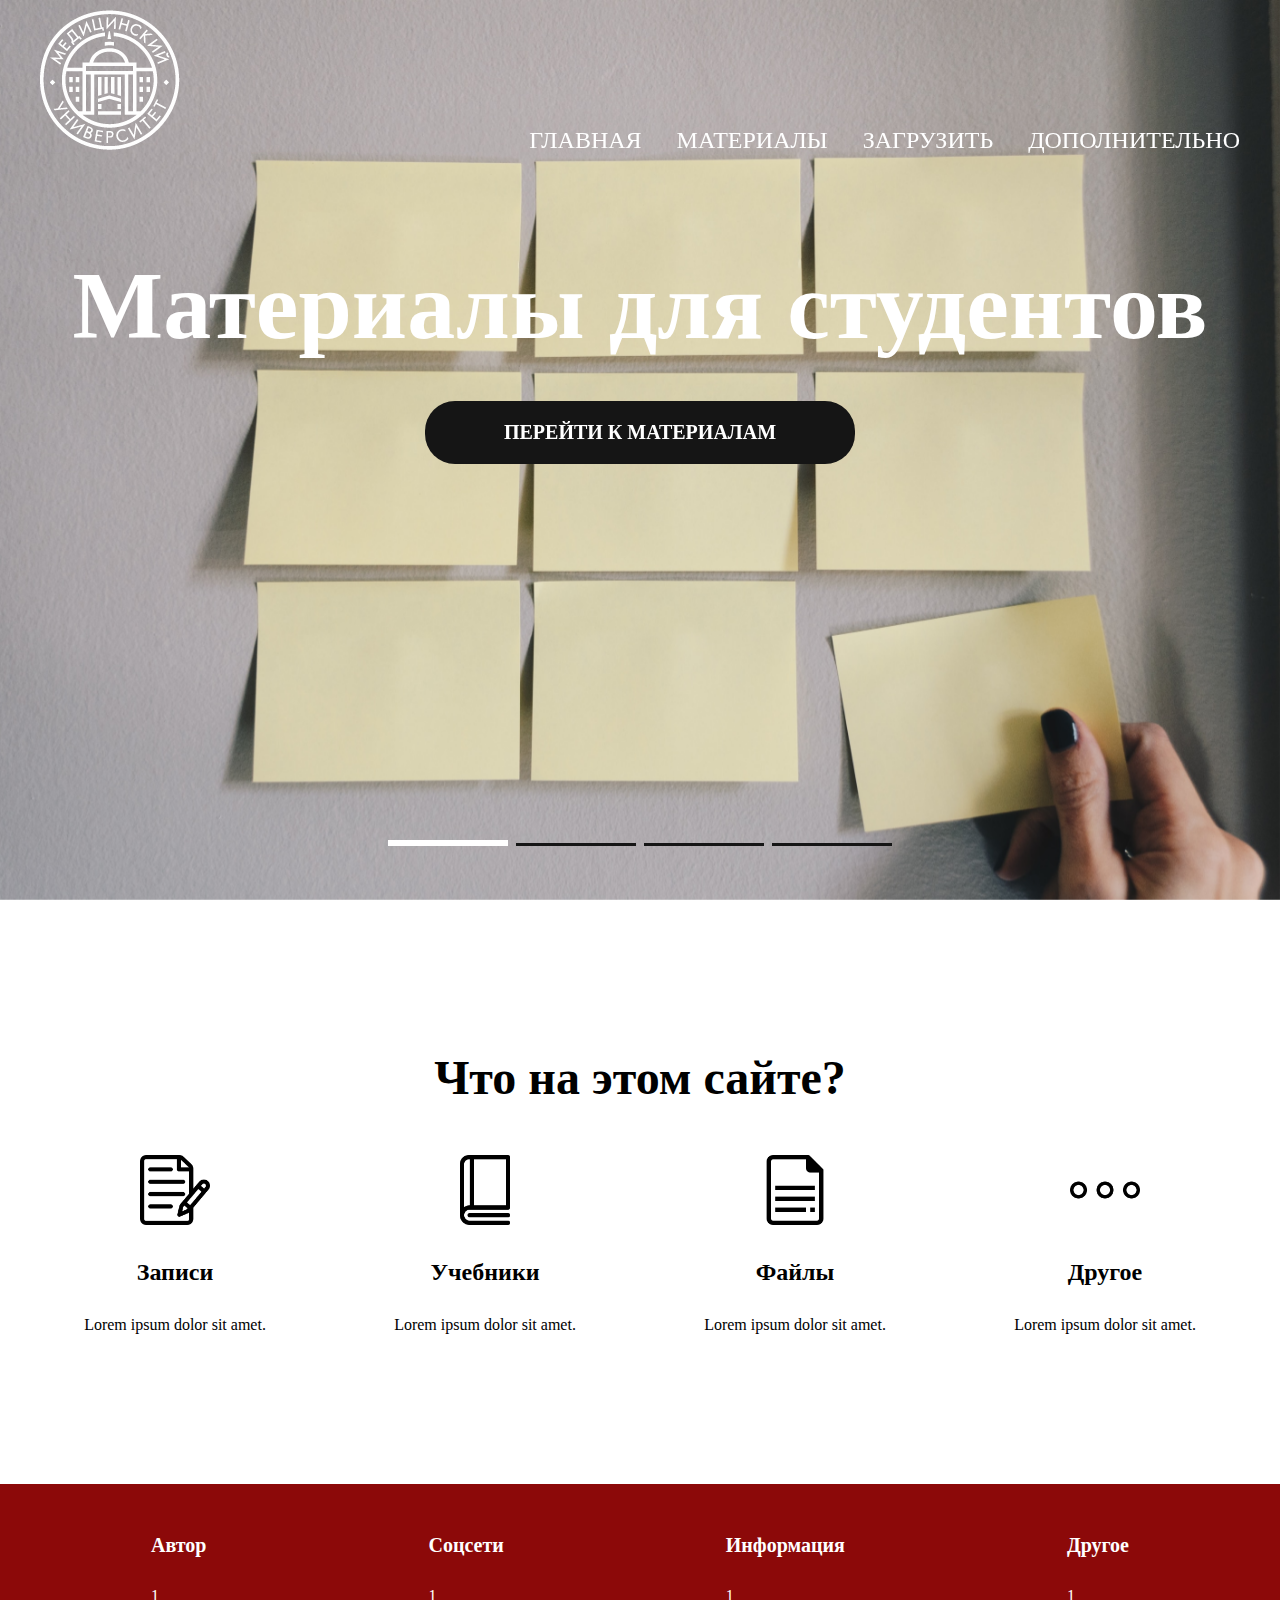
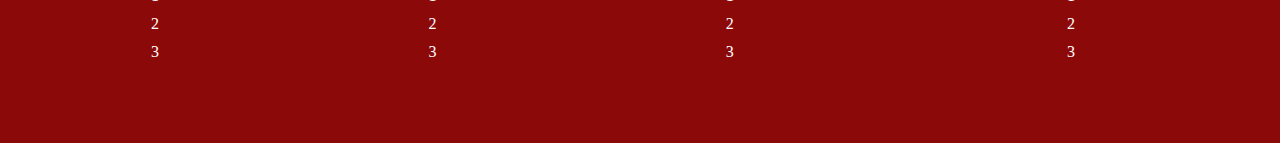
==== index.html @ eb1be0ea "commit2" ====
<!DOCTYPE html>
<html lang="en">

<head>
    <meta charset="UTF-8" />
    <meta name="viewport" content="width=device-width, initial-scale=1.0" />
    <link href="https://cdn.jsdelivr.net/npm/bootstrap@5.3.0/dist/css/bootstrap.min.css" rel="stylesheet"
        integrity="sha384-9ndCyUaIbzAi2FUVXJi0CjmCapSmO7SnpJef0486qhLnuZ2cdeRhO02iuK6FUUVM" crossorigin="anonymous" />
    <link href="https://fonts.googleapis.com/icon?family=Material+Icons" rel="stylesheet" />
    <link rel="preconnect" href="https://fonts.googleapis.com" />
    <link rel="preconnect" href="https://fonts.gstatic.com" crossorigin />
    <link href="https://fonts.googleapis.com/css2?family=Poppins:wght@300;400;500;600;700&display=swap"
        rel="stylesheet" />
    <link rel="stylesheet" href="https://cdn.jsdelivr.net/npm/swiper@10/swiper-bundle.min.css" />
    <link rel="stylesheet" href="css/style.css" />
    <title>MEDNOTES</title>
</head>

<body>
    <div class="wrapper">
        <!-- HEADER -->
        <header class="header header-main">
            <div class="container">
                <div class="header__inner">
                    <!-- LOGO -->
                    <a class="logo" href="index.html">
                        <img src="images/logo.png" alt="" />
                    </a>
                    <!-- NAVBAR -->
                    <nav class="menu">
                        <ul class="menu__list">
                            <li class="menu__list-item">
                                <a href="index.html" class="menu__list-link">Главная</a>
                            </li>
                            <li class="menu__list-item">
                                <a href="materials.html" class="menu__list-link">Материалы</a>
                            </li>
                            <li class="menu__list-item">
                                <a href="upload.html" class="menu__list-link">Загрузить</a>
                            </li>
                            <li class="menu__list-item">
                                <a href="other.html" class="menu__list-link">Дополнительно</a>
                            </li>
                        </ul>
                    </nav>
                </div>
            </div>
        </header>

        <!-- MAIN -->
        <main class="main">
            <section class="top">
                <div class="container">
                    <h1 class="title">Материалы для студентов</h1>
                    <a href="materials.html" class="top__link"> Перейти к материалам </a>
                </div>
            </section>
            <div class="slider">
                <div class="swiper">
                    <div class="swiper-wrapper">
                        <!-- Slides -->
                        <div class="swiper-slide" style="background-image: url(images/slide1.jpg);"></div>
                        <div class="swiper-slide" style="background-image: url(images/slide2.jpg);"></div>
                        <div class="swiper-slide" style="background-image: url(images/slide3.jpg);"></div>
                        <div class="swiper-slide" style="background-image: url(images/slide4.jpg);"></div>
                    </div>
                    <div class="swiper-pagination"></div>
                </div>
            </div>
            <section class="what-is">
                <div class="container">
                    <h2 class="section-title">Что на этом сайте?
                    </h2>
                    <ul class="what-is__list">
                        <li class="what-is__item">
                            <img class="what-is__item-img" src="images/what-is-1.png" alt="">
                            <h3 class="what-is__item-title">
                                Записи
                            </h3>
                            <p class="what-is__item-text">
                                Lorem ipsum dolor sit amet.
                            </p>
                        </li>
                        <li class="what-is__item">
                            <img class="what-is__item-img" src="images/what-is-2.png" alt="">
                            <h3 class="what-is__item-title">
                                Учебники
                            </h3>
                            <p class="what-is__item-text">
                                Lorem ipsum dolor sit amet.
                            </p>
                        </li>
                        <li class="what-is__item">
                            <img class="what-is__item-img" src="images/what-is-3.png" alt="">
                            <h3 class="what-is__item-title">
                                Файлы
                            </h3>
                            <p class="what-is__item-text">
                                Lorem ipsum dolor sit amet.
                            </p>
                        </li>
                        <li class="what-is__item">
                            <img class="what-is__item-img" src="images/what-is-4.png" alt="">
                            <h3 class="what-is__item-title">
                                Другое
                            </h3>
                            <p class="what-is__item-text">
                                Lorem ipsum dolor sit amet.
                            </p>
                        </li>
                    </ul>
                </div>
            </section>
        </main>

        <!-- FOOTER -->
        <footer class="footer">
            <div class="container">
                <div class="footer__menu">
                    <ul class="footer__menu-list">
                        <li class="footer__menu-item">
                            <p class="footer__menu-title">Автор</p>
                        </li>
                        <li class="footer__menu-item">
                            <a href="#" class="footer__menu-link">1</a>
                        </li>
                        <li class="footer__menu-item">
                            <a href="#" class="footer__menu-link">2</a>
                        </li>
                        <li class="footer__menu-item">
                            <a href="#" class="footer__menu-link">3</a>
                        </li>
                    </ul>
                    <ul class="footer__menu-list">
                        <li class="footer__menu-item">
                            <p class="footer__menu-title">Соцсети</p>
                        </li>
                        <li class="footer__menu-item">
                            <a href="#" class="footer__menu-link">1</a>
                        </li>
                        <li class="footer__menu-item">
                            <a href="#" class="footer__menu-link">2</a>
                        </li>
                        <li class="footer__menu-item">
                            <a href="#" class="footer__menu-link">3</a>
                        </li>
                    </ul>
                    <ul class="footer__menu-list">
                        <li class="footer__menu-item">
                            <p class="footer__menu-title">Информация</p>
                        </li>
                        <li class="footer__menu-item">
                            <a href="#" class="footer__menu-link">1</a>
                        </li>
                        <li class="footer__menu-item">
                            <a href="#" class="footer__menu-link">2</a>
                        </li>
                        <li class="footer__menu-item">
                            <a href="#" class="footer__menu-link">3</a>
                        </li>
                    </ul>
                    <ul class="footer__menu-list">
                        <li class="footer__menu-item">
                            <p class="footer__menu-title">Другое</p>
                        </li>
                        <li class="footer__menu-item">
                            <a href="#" class="footer__menu-link">1</a>
                        </li>
                        <li class="footer__menu-item">
                            <a href="#" class="footer__menu-link">2</a>
                        </li>
                        <li class="footer__menu-item">
                            <a href="#" class="footer__menu-link">3</a>
                        </li>
                    </ul>
                </div>
            </div>
        </footer>
    </div>

    <script src="https://cdn.jsdelivr.net/npm/bootstrap@5.3.0/dist/js/bootstrap.bundle.min.js"
        integrity="sha384-geWF76RCwLtnZ8qwWowPQNguL3RmwHVBC9FhGdlKrxdiJJigb/j/68SIy3Te4Bkz"
        crossorigin="anonymous"></script>
    <script src="https://cdn.jsdelivr.net/npm/swiper@10/swiper-bundle.min.js"></script>
    <script src="js/main.js"></script>
</body>

</html>
---- css/style.css ----
html,
body {
    height: 100%;
    box-sizing: border-box;
}

*, *::after, *::before {
    box-sizing: inherit;
    margin: 0;
    padding: 0;
}

ul {
    list-style: none;
}

a {
    text-decoration: none;
    color: inherit;
}

.section-title {
    margin-bottom: 50px;
    font-size: 48px;
    font-weight: 700;
    text-align: center;
}

.wrapper  {
    min-height: 100%;
    display: flex;
    flex-direction: column;
}

.container {
    max-width: 1220px;
    margin: 0 auto;
    padding: 0 10px;
}

.body {
    font-size: 16px;
    font-weight: 400;
    line-height: 1.3;
}

.header {
    background-color: #8C0909;
}

.header-main {
    background-color: transparent;
    position: absolute;
    z-index: 10;
    left: 0;
    right: 0;
}

.header__inner {
    padding-top: 10px;
    padding-bottom: 10px;
    display: flex;
    justify-content: space-between;
    align-items: flex-end;
}

.menu__list {
    display: flex;
    gap: 35px;
}

.menu__list-item {
    font-size: 24px;
}

.menu__list-link {
    color: white;
    text-transform: uppercase;
}

.footer {
    background-color: #8C0909;
    padding: 50px 0 32px;
    color: #fff;
}

.footer__menu {
    display: flex;
    justify-content: space-around;
    margin-bottom: 50px;
}

.footer__menu-list {
    max-width: 250px;
}

.footer__menu-title {
    font-size: 20px;
    font-weight: 700;
    padding-bottom: 20px;
}

.footer__menu-item+ .footer__menu-item {
    padding-top: 10px;
}

.main {
    flex-grow: 1;
}

.top {
    color: #fff;
    text-align: center;
    padding-top: 250px;
    padding-bottom: 50px;
    position: absolute;
    z-index: 5;
    left: 0;
    right: 0;
}

.title {
    padding-bottom: 40px;
    font-size: 96px;
    font-weight: 700;
}

.top__link {
    background-color: #151515;
    padding: 20px;
    max-width: 430px;
    width: 100%;
    display: inline-block;
    text-transform: uppercase;
    font-size: 20px;
    font-weight: 700;
    border-radius: 30px;
}

.swiper::after {
    content: '';
    background: rgba(21, 21, 21, .5);
    position: absolute;
    z-index: 5;
    left: 0;
    right: 5;
    bottom: 0;
    top: 0;
}

.swiper-slide {
    background-repeat: no-repeat;
    background-size: cover;
    background-position: center;
    height: 100vh;
}

.swiper-pagination-bullet {
    width: 120px;
    height: 3px;
    background-color: #151515;
    border-radius: 0;
    opacity: 1;
}

.swiper-pagination-horizontal.swiper-pagination-bullets.swiper-pagination-bullet {
    margin: 0 15px
}

.swiper-pagination-bullets.swiper-pagination-horizontal {
    bottom: 50px;
}

.swiper-pagination-bullet-active {
    height: 6px;
    background-color: #fff;
    border-radius: 0;
}

.what-is {
    padding: 150px 0;
}

.what-is__list {
    display: grid;
    grid-template-columns: repeat(4, 1fr);
    gap: 40px;
    text-align: center;
}

.what-is__item-img {
    max-width: 70px;
    margin-bottom: 30px;
}

.what-is__item-title {
    margin-bottom: 30px;
    font-size: 24px;
    font-weight: 700;
}

.what-is__item-text {
    text-align: center;
}

.subjects {
    padding: 20px 0 150px;
}

.subjects-title {
    padding-top: 20px;
    font-size: 48px;
    font-weight: 700;
    text-align: center;
}

.tabs__btn {
    margin-top: 30px;
    padding: 0 150px;
    display: grid;
    grid-template-columns: repeat( 3, 1fr);
    gap: 40px;
    padding-bottom: 100px;
}

.tabs__btn-item {
    font-size: 24px;
    font-weight: 700;
    cursor: pointer;
    border: none;
    background-color: transparent;
    padding: 0;
}

.tabs__btn-item-active {
    color: #0066FF;
}

.tabs__content-item {
    display: none;
    grid-template-columns: repeat(3, 1fr);
    gap: 100px 40px;
}

.tabs__content-item.tabs__content-item-active {
    display: grid;
}

.card {
    text-align: center;
    border: 0.5px solid #8C0909;
    border-radius: 20px;
    box-shadow: 0 .5rem 1rem rgba(21, 21, 21, .2);
}

.card__img {
    border-radius: 20px;
    display: block;
    max-height: 230px;
    margin: 10px;
}

.card__content {
    display: flex;
    flex-direction: column;
    height: 100%;
    padding: 0 5px;
}

.card__title {
    padding: 10px;
    font-size: 24px;
    font-weight: 700;
    flex: 1;
}

.tabs__btn {
    margin-bottom: 20px;
    padding: 10px;
}   

.card-btn {
    margin-top: 10px;
    margin-bottom: 20px;
}

.btn {
    background-color: #8C0909;
    color: #fff;
    border-radius: 25px;
    border: none;
    padding-bottom: px;
    font-size: 18px;
    font-weight: 700;
    margin-bottom: 20px;
}

.pdf {
    justify-content: start;
    max-width: 40px;
}

.file-btn {
    font-size: 18px;
    font-weight: 400;
}

.hidden {
    display: none;
}

[data-name], [data-tab] {
    cursor: pointer;
}

.file-btn {
    justify-content: space-between;
}

.file-view, .file-download {
    background-color: #8C0909;
    color: #fff;
    border-radius: 5px;
    padding: 0 5px;
}

.file-name {
    font-size: 20px;
    color: #8C0909;
}
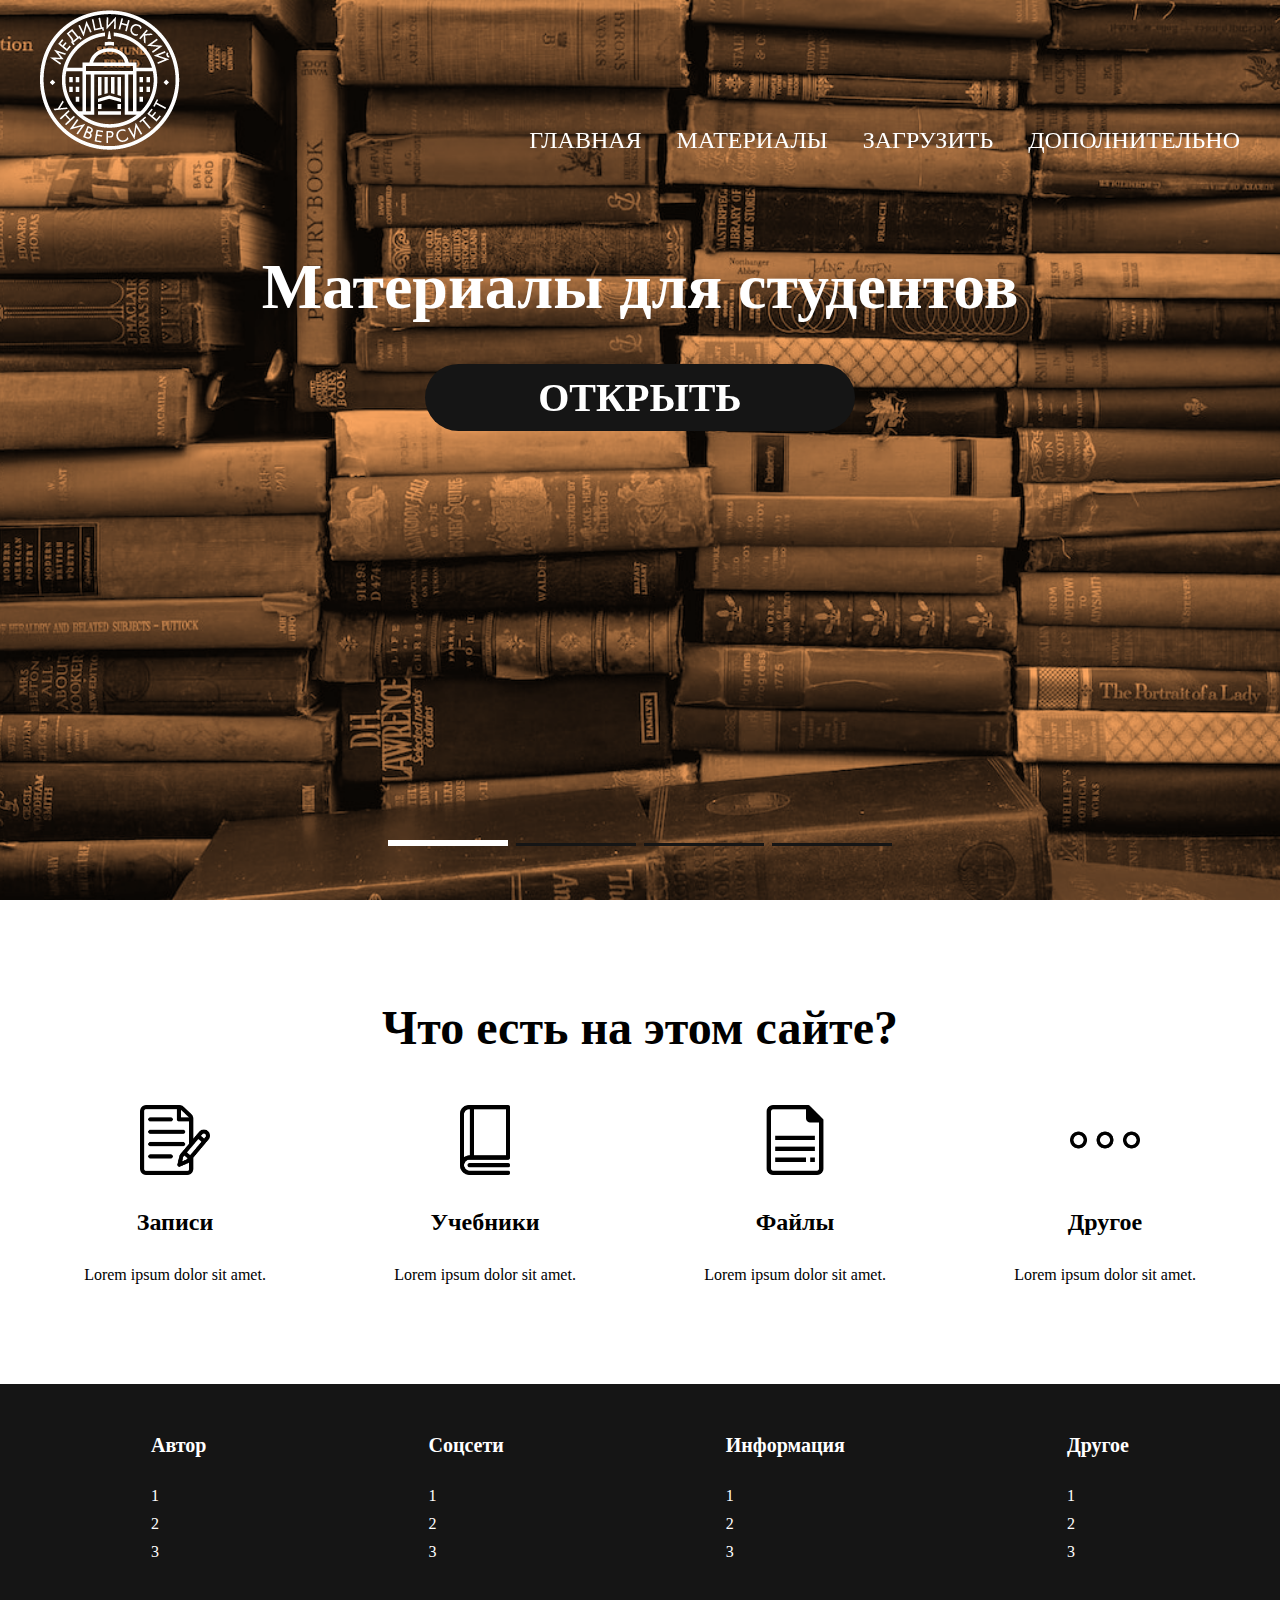
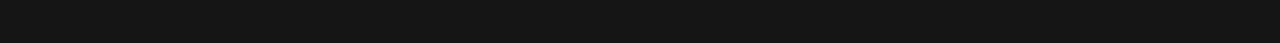
==== commit 48673bf2: "commit2" ====
--- a/index.html
+++ b/index.html
@@ -28,6 +28,11 @@
                     </a>
                     <!-- NAVBAR -->
                     <nav class="menu">
+                        <button class="menu__btn">
+                            <span></span>
+                            <span></span>
+                            <span></span>
+                        </button>
                         <ul class="menu__list">
                             <li class="menu__list-item">
                                 <a href="index.html" class="menu__list-link">Главная</a>
@@ -52,7 +57,7 @@
             <section class="top">
                 <div class="container">
                     <h1 class="title">Материалы для студентов</h1>
-                    <a href="materials.html" class="top__link"> Перейти к материалам </a>
+                    <a href="materials.html" class="top__link">Открыть</a>
                 </div>
             </section>
             <div class="slider">
@@ -69,7 +74,7 @@
             </div>
             <section class="what-is">
                 <div class="container">
-                    <h2 class="section-title">Что на этом сайте?
+                    <h2 class="section-title">Что есть на этом сайте?
                     </h2>
                     <ul class="what-is__list">
                         <li class="what-is__item">
--- a/css/style.css
+++ b/css/style.css
@@ -46,7 +46,7 @@
 }
 
 .header {
-    background-color: #8C0909;
+    background-color: #151515;
 }
 
 .header-main {
@@ -80,7 +80,7 @@
 }
 
 .footer {
-    background-color: #8C0909;
+    background-color: #151515;
     padding: 50px 0 32px;
     color: #fff;
 }
@@ -122,20 +122,20 @@
 
 .title {
     padding-bottom: 40px;
-    font-size: 96px;
+    font-size: 64px;
     font-weight: 700;
 }
 
 .top__link {
     background-color: #151515;
-    padding: 20px;
+    padding: 10px;
     max-width: 430px;
     width: 100%;
     display: inline-block;
     text-transform: uppercase;
-    font-size: 20px;
-    font-weight: 700;
-    border-radius: 30px;
+    font-size: 40px;
+    font-weight: 700;
+    border-radius: 40px;
 }
 
 .swiper::after {
@@ -179,7 +179,7 @@
 }
 
 .what-is {
-    padding: 150px 0;
+    padding: 100px 0;
 }
 
 .what-is__list {
@@ -204,128 +204,132 @@
     text-align: center;
 }
 
-.subjects {
-    padding: 20px 0 150px;
-}
-
-.subjects-title {
-    padding-top: 20px;
-    font-size: 48px;
-    font-weight: 700;
-    text-align: center;
-}
-
-.tabs__btn {
-    margin-top: 30px;
-    padding: 0 150px;
-    display: grid;
-    grid-template-columns: repeat( 3, 1fr);
-    gap: 40px;
-    padding-bottom: 100px;
-}
-
-.tabs__btn-item {
-    font-size: 24px;
-    font-weight: 700;
-    cursor: pointer;
+.menu__btn {
+    width: 30px;
+    height: 25px;
+    display: flex;
+    flex-direction: column;
+    justify-content: space-between;
+    padding: 0;
     border: none;
     background-color: transparent;
-    padding: 0;
-}
-
-.tabs__btn-item-active {
-    color: #0066FF;
-}
-
-.tabs__content-item {
+    cursor: pointer;
     display: none;
-    grid-template-columns: repeat(3, 1fr);
-    gap: 100px 40px;
-}
-
-.tabs__content-item.tabs__content-item-active {
-    display: grid;
-}
-
-.card {
-    text-align: center;
-    border: 0.5px solid #8C0909;
-    border-radius: 20px;
-    box-shadow: 0 .5rem 1rem rgba(21, 21, 21, .2);
-}
-
-.card__img {
-    border-radius: 20px;
-    display: block;
-    max-height: 230px;
-    margin: 10px;
-}
-
-.card__content {
-    display: flex;
-    flex-direction: column;
-    height: 100%;
-    padding: 0 5px;
-}
-
-.card__title {
-    padding: 10px;
-    font-size: 24px;
-    font-weight: 700;
-    flex: 1;
-}
-
-.tabs__btn {
-    margin-bottom: 20px;
-    padding: 10px;
-}   
-
-.card-btn {
-    margin-top: 10px;
-    margin-bottom: 20px;
-}
-
-.btn {
-    background-color: #8C0909;
-    color: #fff;
-    border-radius: 25px;
-    border: none;
-    padding-bottom: px;
-    font-size: 18px;
-    font-weight: 700;
-    margin-bottom: 20px;
-}
-
-.pdf {
-    justify-content: start;
-    max-width: 40px;
-}
-
-.file-btn {
-    font-size: 18px;
-    font-weight: 400;
-}
-
-.hidden {
-    display: none;
-}
-
-[data-name], [data-tab] {
-    cursor: pointer;
-}
-
-.file-btn {
-    justify-content: space-between;
-}
-
-.file-view, .file-download {
-    background-color: #8C0909;
-    color: #fff;
-    border-radius: 5px;
-    padding: 0 5px;
-}
-
-.file-name {
-    font-size: 20px;
-    color: #8C0909;
+}
+
+.menu__btn span {
+    height: 4px;
+    background-color: #fff;
+    width: 100%;
+    border-radius: 10px;
+}
+
+
+
+@media (max-width: 900px){
+
+    .menu__btn {
+        display: flex;
+        right: 20px;
+        bottom: 50px;
+    }
+
+    .menu__btn,
+    .logo {
+        position: relative;
+        z-index: 10;
+    }
+
+    .menu__list{
+        position: absolute;
+        z-index: 5;
+        background-color: #151515;
+        flex-direction: column;
+        align-items: center;
+        justify-content: space-evenly;
+        font-weight: 600;
+        top: 0;
+        left: 0;
+        right: 0;
+        bottom: 0;
+        padding-top: 100px;
+        height: 100vh;
+        transform: translateY(-100%);
+        transition: transform .3s ease;
+    }
+
+    .menu__list.menu__list--active {
+        transform: translateY(0%);
+    }
+
+    .title {
+        font-size: 70px;
+        padding-bottom: 20px;
+    }
+
+    .top__link {
+        padding: 10px;
+        max-width: 250px;
+        font-size: 28px;
+    }
+
+    .swiper-pagination-bullet {
+        width: 60px;
+    }
+
+    .swiper-pagination-bullet-active {
+        height: 4px; 
+    }
+
+    .what-is__list{
+        grid-template-columns: repeat(2, 1fr);
+        gap: 20px;
+    } 
+
+    .footer__menu {
+        display: grid;
+        grid-template-columns: repeat(2, 1fr);
+        margin-bottom: 50px;
+        gap: 40px;
+    }
+}
+
+@media (max-width: 540px){
+    .title {
+        font-size: 50px;
+        padding-bottom: 20px;
+    }
+
+    .top__link {
+        padding: 10px;
+        max-width: 200px;
+        font-size: 24px;
+    }
+
+    .swiper-pagination-horizontal
+    .swiper-pagination-bullets
+    .swiper-pagination-bullet {
+        margin: 0 10px
+    }
+
+    .swiper-pagination-bullet {
+        width: 35px;
+    }
+
+    .what-is {
+        padding: 50px 0;
+    }
+
+    .what-is__list {
+        grid-template-columns: repeat(1, 1fr);
+        gap: 20px;
+        padding-right: 30px;
+    }
+
+    .footer__menu {
+        grid-template-columns: repeat(1, 1fr);
+        margin-bottom: 20px;
+        gap: 10px;
+    }
+
 }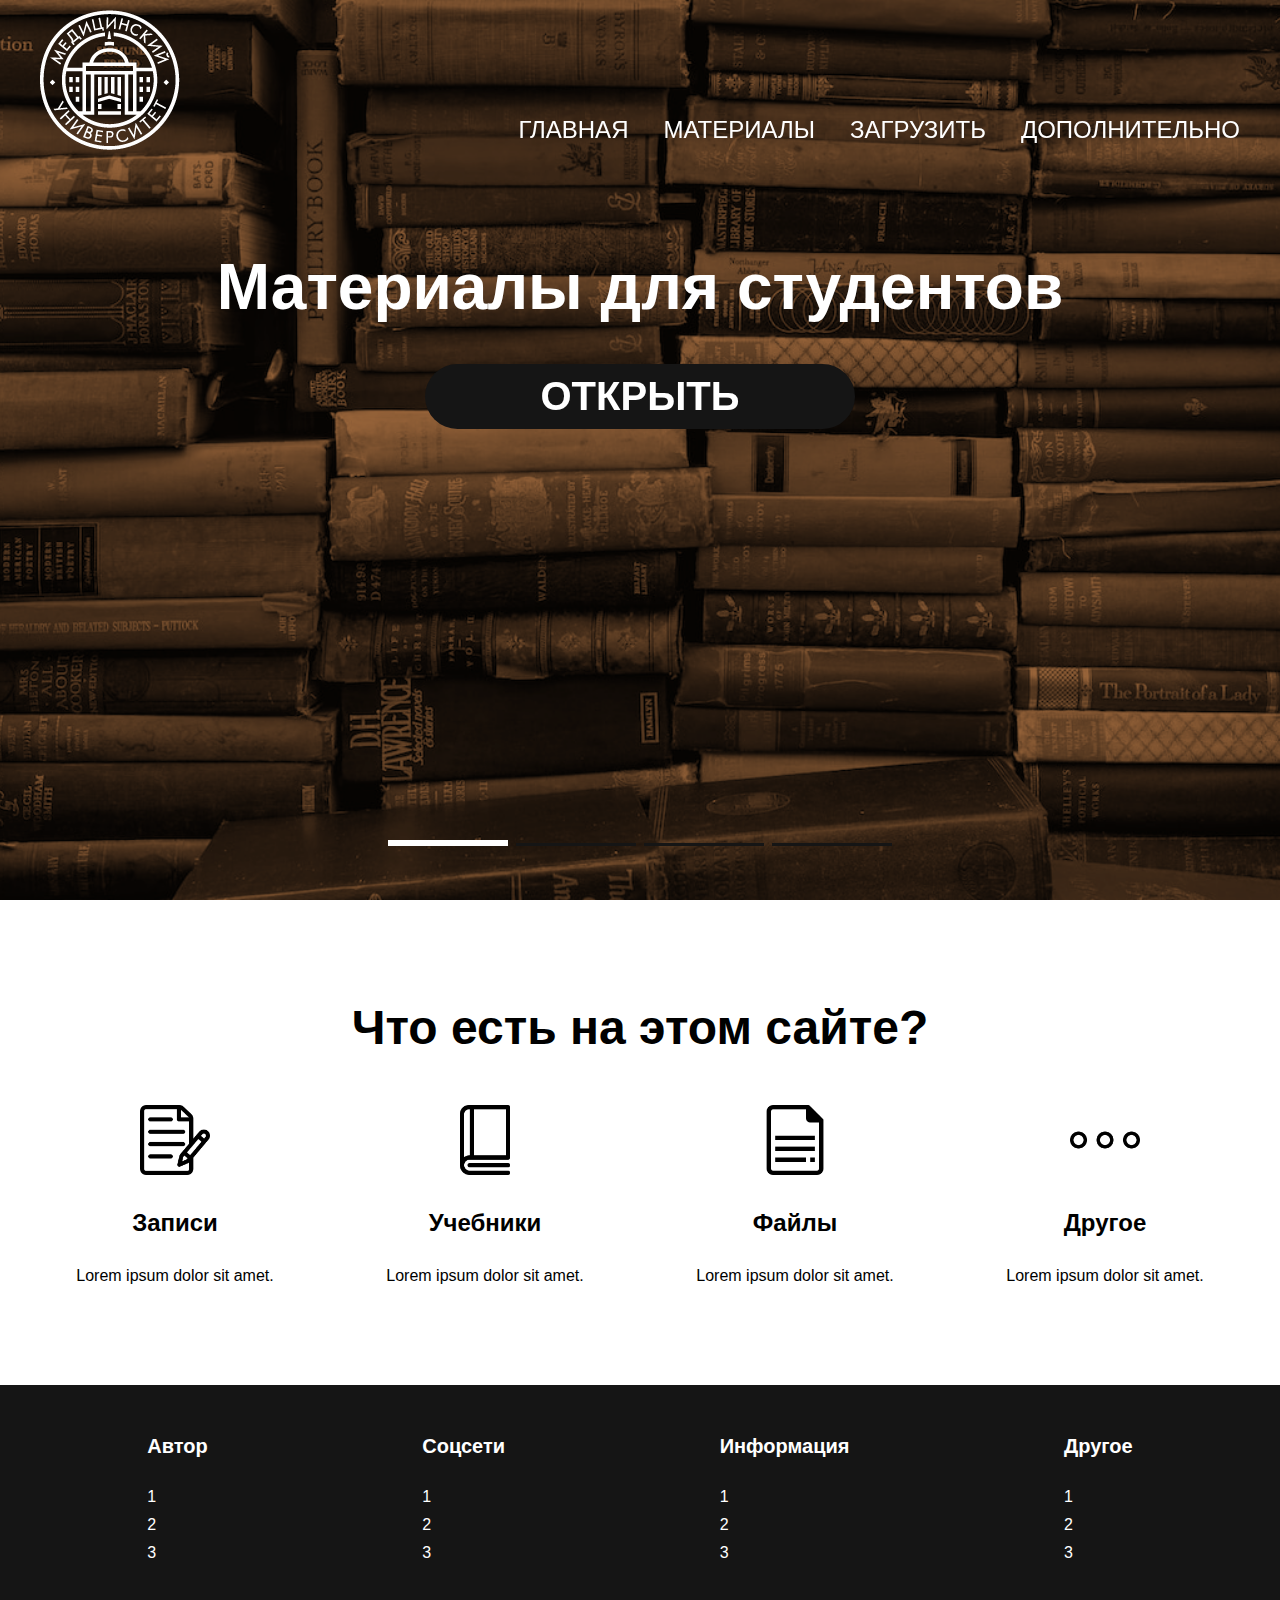
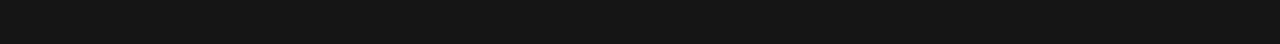
==== commit 96c044b8: "important commit__1" ====
--- a/index.html
+++ b/index.html
@@ -4,13 +4,6 @@
 <head>
     <meta charset="UTF-8" />
     <meta name="viewport" content="width=device-width, initial-scale=1.0" />
-    <link href="https://cdn.jsdelivr.net/npm/bootstrap@5.3.0/dist/css/bootstrap.min.css" rel="stylesheet"
-        integrity="sha384-9ndCyUaIbzAi2FUVXJi0CjmCapSmO7SnpJef0486qhLnuZ2cdeRhO02iuK6FUUVM" crossorigin="anonymous" />
-    <link href="https://fonts.googleapis.com/icon?family=Material+Icons" rel="stylesheet" />
-    <link rel="preconnect" href="https://fonts.googleapis.com" />
-    <link rel="preconnect" href="https://fonts.gstatic.com" crossorigin />
-    <link href="https://fonts.googleapis.com/css2?family=Poppins:wght@300;400;500;600;700&display=swap"
-        rel="stylesheet" />
     <link rel="stylesheet" href="https://cdn.jsdelivr.net/npm/swiper@10/swiper-bundle.min.css" />
     <link rel="stylesheet" href="css/style.css" />
     <title>MEDNOTES</title>
@@ -183,9 +176,6 @@
         </footer>
     </div>
 
-    <script src="https://cdn.jsdelivr.net/npm/bootstrap@5.3.0/dist/js/bootstrap.bundle.min.js"
-        integrity="sha384-geWF76RCwLtnZ8qwWowPQNguL3RmwHVBC9FhGdlKrxdiJJigb/j/68SIy3Te4Bkz"
-        crossorigin="anonymous"></script>
     <script src="https://cdn.jsdelivr.net/npm/swiper@10/swiper-bundle.min.js"></script>
     <script src="js/main.js"></script>
 </body>
--- a/css/style.css
+++ b/css/style.css
@@ -3,6 +3,7 @@
 body {
     height: 100%;
     box-sizing: border-box;
+    font-family: sans-serif;
 }
 
 *, *::after, *::before {
@@ -68,6 +69,7 @@
 .menu__list {
     display: flex;
     gap: 35px;
+    margin-bottom: 10px;
 }
 
 .menu__list-item {
@@ -150,6 +152,7 @@
 }
 
 .swiper-slide {
+    filter: brightness(60%);
     background-repeat: no-repeat;
     background-size: cover;
     background-position: center;
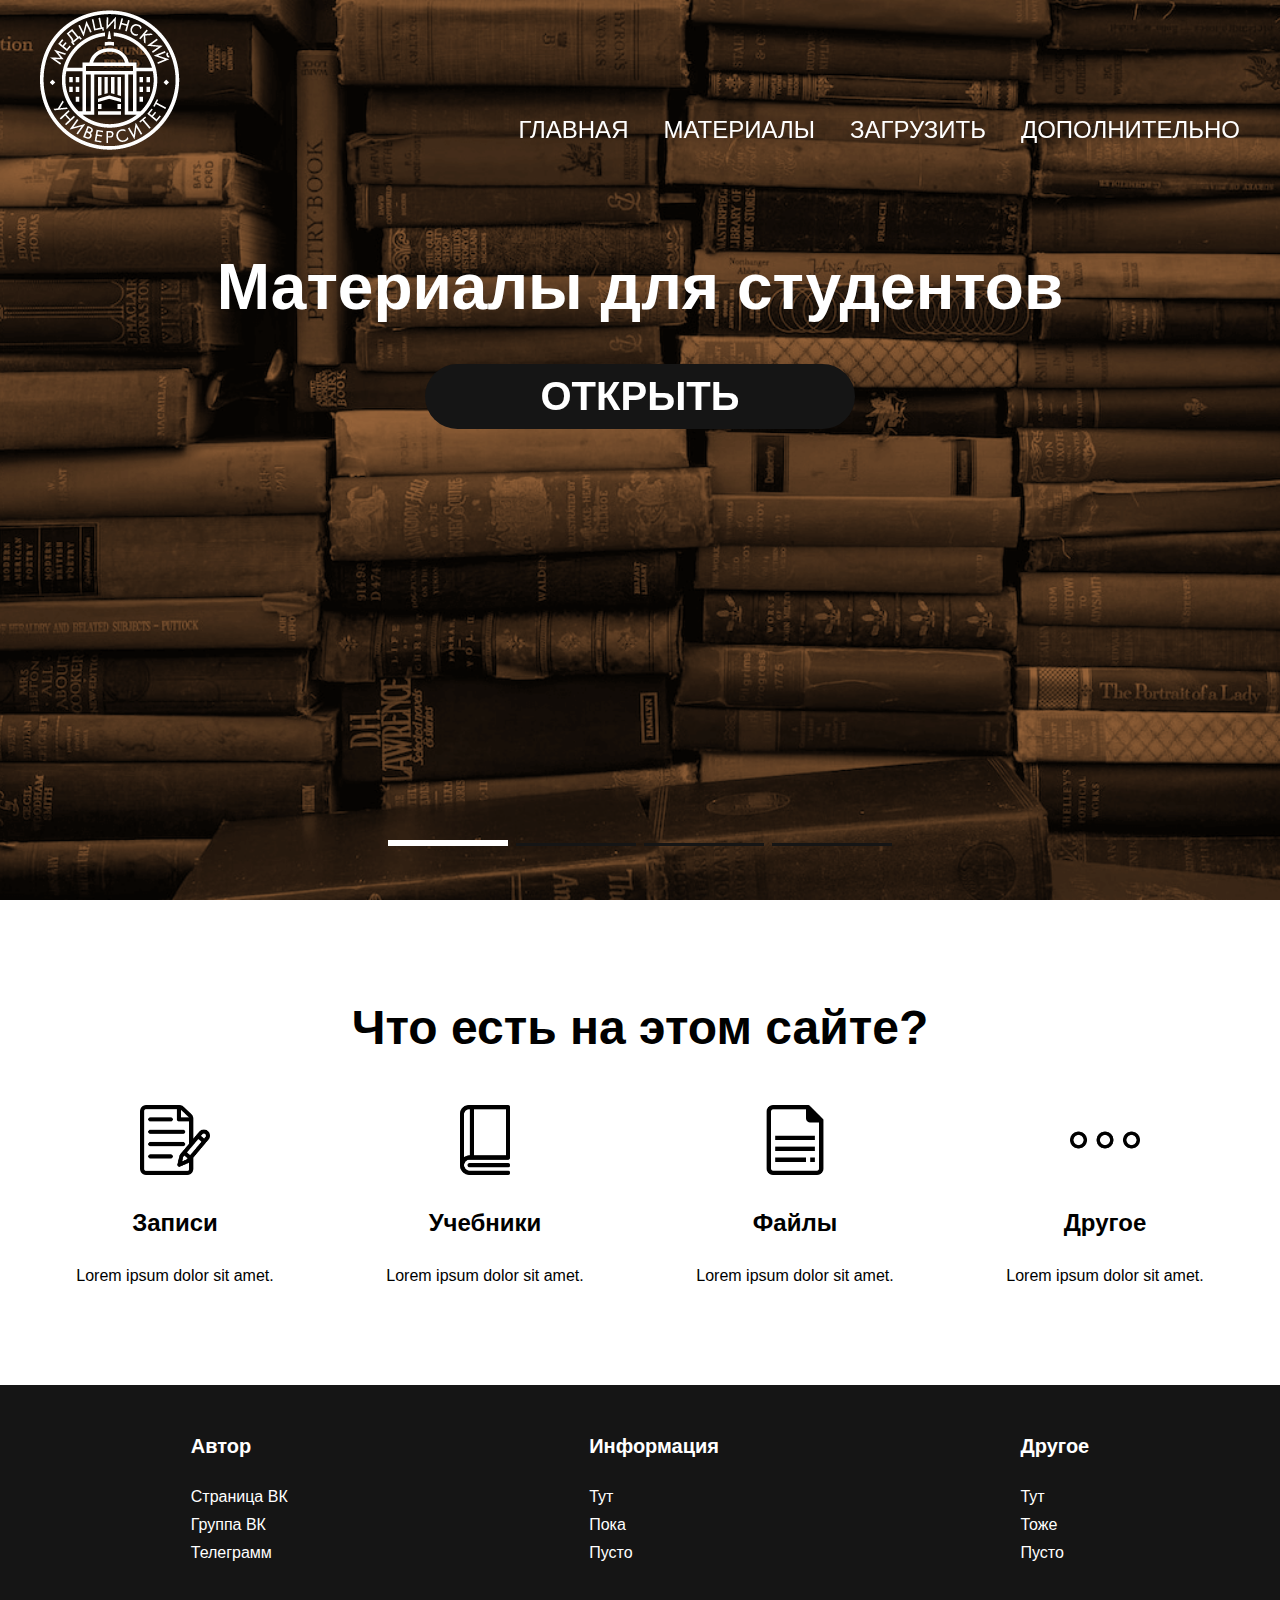
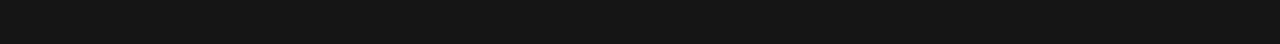
==== commit 97bad71e: "The first big load" ====
--- a/index.html
+++ b/index.html
@@ -114,64 +114,50 @@
         <!-- FOOTER -->
         <footer class="footer">
             <div class="container">
-                <div class="footer__menu">
-                    <ul class="footer__menu-list">
-                        <li class="footer__menu-item">
-                            <p class="footer__menu-title">Автор</p>
-                        </li>
-                        <li class="footer__menu-item">
-                            <a href="#" class="footer__menu-link">1</a>
-                        </li>
-                        <li class="footer__menu-item">
-                            <a href="#" class="footer__menu-link">2</a>
-                        </li>
-                        <li class="footer__menu-item">
-                            <a href="#" class="footer__menu-link">3</a>
-                        </li>
-                    </ul>
-                    <ul class="footer__menu-list">
-                        <li class="footer__menu-item">
-                            <p class="footer__menu-title">Соцсети</p>
-                        </li>
-                        <li class="footer__menu-item">
-                            <a href="#" class="footer__menu-link">1</a>
-                        </li>
-                        <li class="footer__menu-item">
-                            <a href="#" class="footer__menu-link">2</a>
-                        </li>
-                        <li class="footer__menu-item">
-                            <a href="#" class="footer__menu-link">3</a>
-                        </li>
-                    </ul>
-                    <ul class="footer__menu-list">
-                        <li class="footer__menu-item">
-                            <p class="footer__menu-title">Информация</p>
-                        </li>
-                        <li class="footer__menu-item">
-                            <a href="#" class="footer__menu-link">1</a>
-                        </li>
-                        <li class="footer__menu-item">
-                            <a href="#" class="footer__menu-link">2</a>
-                        </li>
-                        <li class="footer__menu-item">
-                            <a href="#" class="footer__menu-link">3</a>
-                        </li>
-                    </ul>
-                    <ul class="footer__menu-list">
-                        <li class="footer__menu-item">
-                            <p class="footer__menu-title">Другое</p>
-                        </li>
-                        <li class="footer__menu-item">
-                            <a href="#" class="footer__menu-link">1</a>
-                        </li>
-                        <li class="footer__menu-item">
-                            <a href="#" class="footer__menu-link">2</a>
-                        </li>
-                        <li class="footer__menu-item">
-                            <a href="#" class="footer__menu-link">3</a>
-                        </li>
-                    </ul>
-                </div>
+              <div class="footer__menu">
+                <ul class="footer__menu-list">
+                  <li class="footer__menu-item">
+                    <p class="footer__menu-title">Автор</p>
+                  </li>
+                  <li class="footer__menu-item">
+                    <a href="https://vk.com/biguzikuzi" class="footer__menu-link" target="_blank">Страница ВК</a>
+                  </li>
+                  <li class="footer__menu-item">
+                    <a href="https://vk.com/bigkuzi" class="footer__menu-link" target="_blank">Группа ВК</a>
+                  </li>
+                  <li class="footer__menu-item">
+                    <a href="https://t.me/BigKuzi" class="footer__menu-link" target="_blank">Телеграмм</a>
+                  </li>
+                </ul>
+                <ul class="footer__menu-list">
+                  <li class="footer__menu-item">
+                    <p class="footer__menu-title">Информация</p>
+                  </li>
+                  <li class="footer__menu-item">
+                    <a href="#" class="footer__menu-link">Тут</a>
+                  </li>
+                  <li class="footer__menu-item">
+                    <a href="#" class="footer__menu-link">Пока</a>
+                  </li>
+                  <li class="footer__menu-item">
+                    <a href="#" class="footer__menu-link">Пусто</a>
+                  </li>
+                </ul>
+                <ul class="footer__menu-list">
+                  <li class="footer__menu-item">
+                    <p class="footer__menu-title">Другое</p>
+                  </li>
+                  <li class="footer__menu-item">
+                    <a href="#" class="footer__menu-link">Тут</a>
+                  </li>
+                  <li class="footer__menu-item">
+                    <a href="#" class="footer__menu-link">Тоже</a>
+                  </li>
+                  <li class="footer__menu-item">
+                    <a href="#" class="footer__menu-link">Пусто</a>
+                  </li>
+                </ul>
+              </div>
             </div>
         </footer>
     </div>
--- a/css/style.css
+++ b/css/style.css
@@ -3,7 +3,8 @@
 body {
     height: 100%;
     box-sizing: border-box;
-    font-family: sans-serif;
+    font-family: 'Poppins', sans-serif;
+    font-display: swap;
 }
 
 *, *::after, *::before {
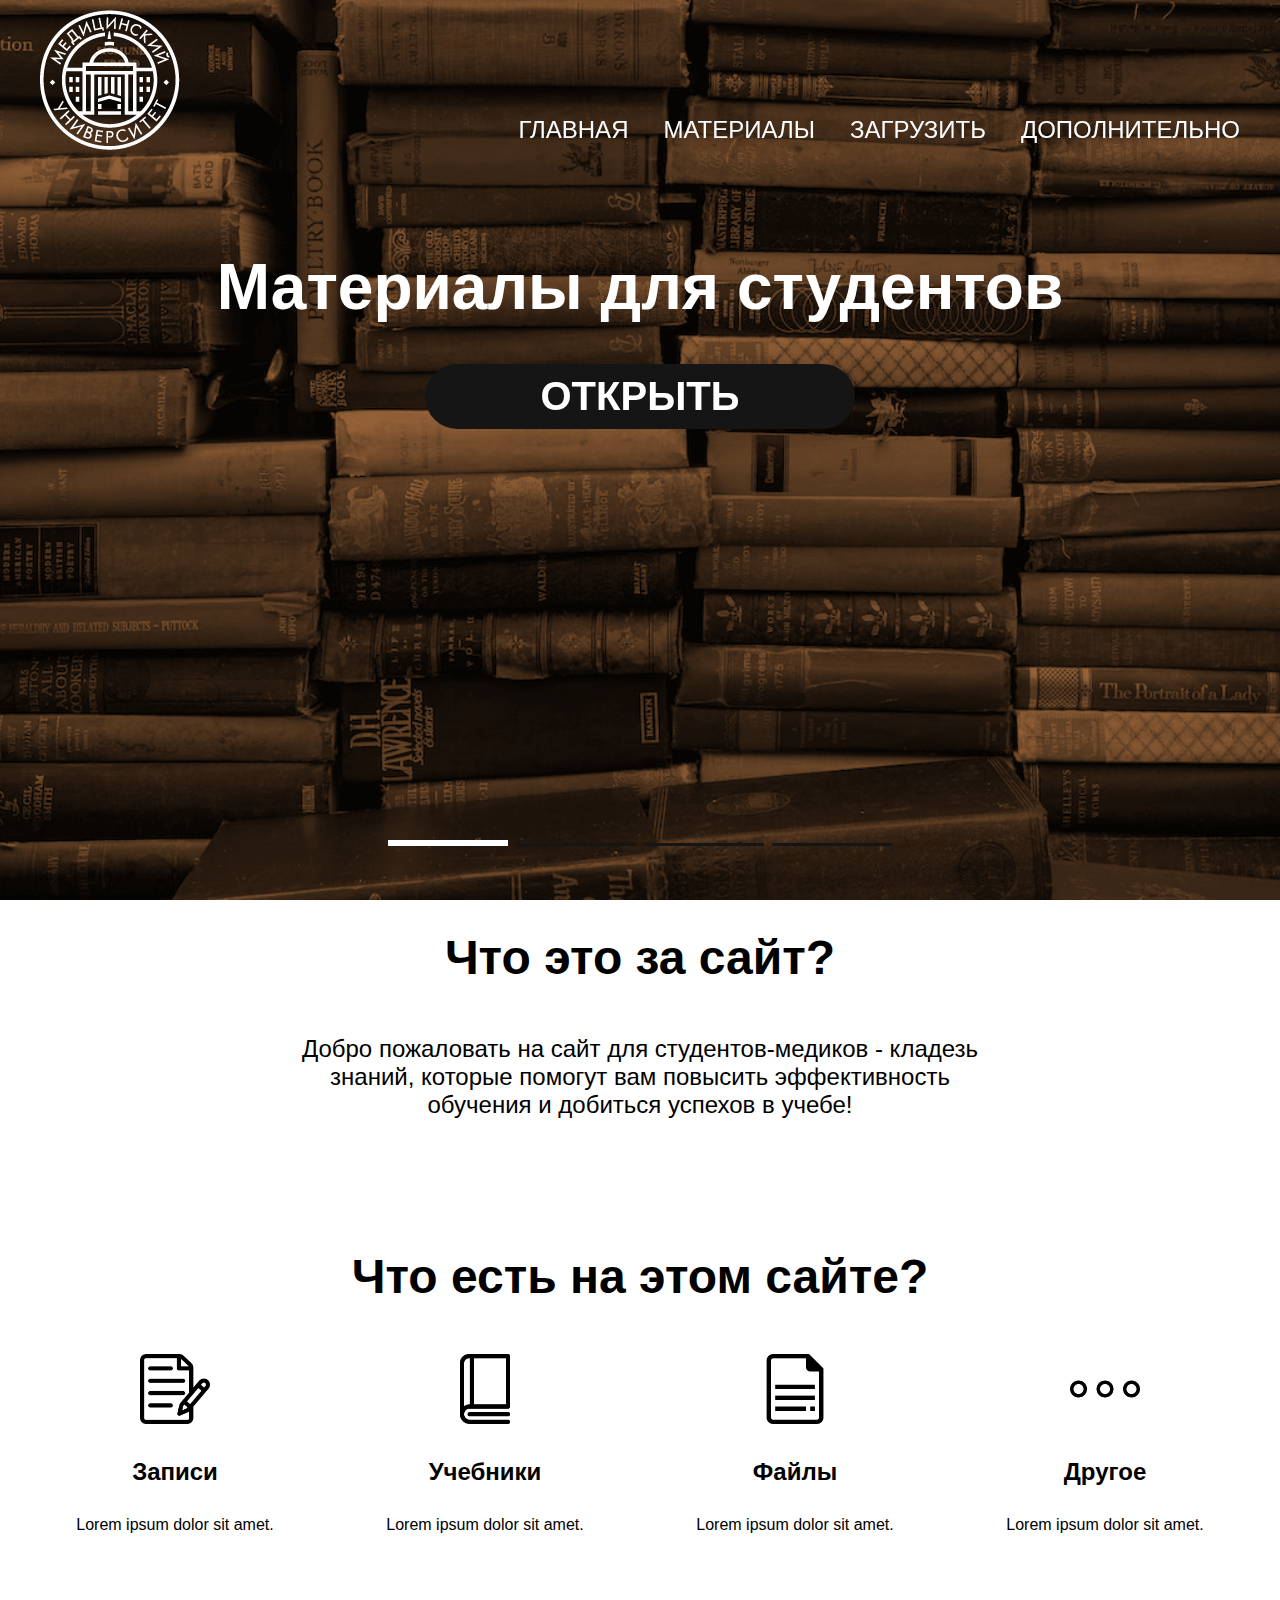
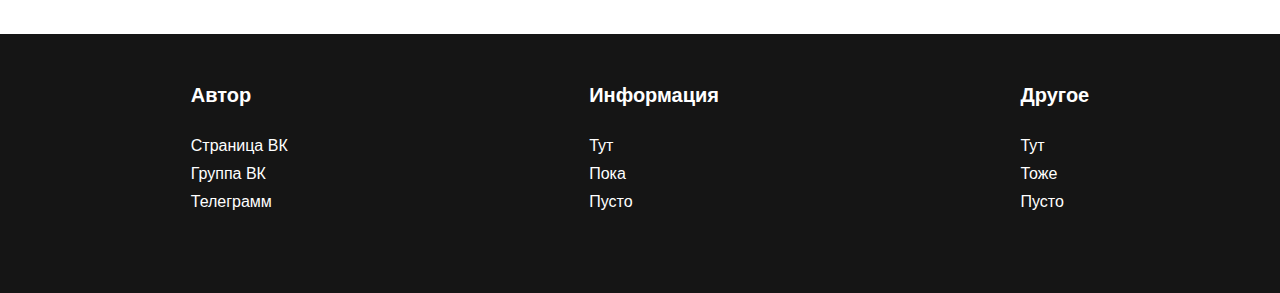
==== commit 77ee7271: "adaptive refund" ====
--- a/index.html
+++ b/index.html
@@ -65,6 +65,16 @@
                     <div class="swiper-pagination"></div>
                 </div>
             </div>
+
+            <section class="description">
+                <div class="container">
+                    <h2 class="section-title">Что это за сайт?</h2>
+                    <div class="description-item">
+                        <p class="description-text">Добро пожаловать на сайт для студентов-медиков - кладезь знаний, которые помогут вам повысить эффективность обучения и добиться успехов в учебе!</p>
+                    </div>
+                </div>
+            </section>
+
             <section class="what-is">
                 <div class="container">
                     <h2 class="section-title">Что есть на этом сайте?
@@ -109,6 +119,7 @@
                     </ul>
                 </div>
             </section>
+
         </main>
 
         <!-- FOOTER -->
--- a/css/style.css
+++ b/css/style.css
@@ -180,6 +180,19 @@
     height: 6px;
     background-color: #fff;
     border-radius: 0;
+}
+
+.description {
+    display: flex;
+    justify-content: center;
+    margin: 30px;
+}
+
+.description-text {
+    font-size: 24px;
+    text-align: center;
+    max-width: 700px;
+    margin: 0 auto;
 }
 
 .what-is {
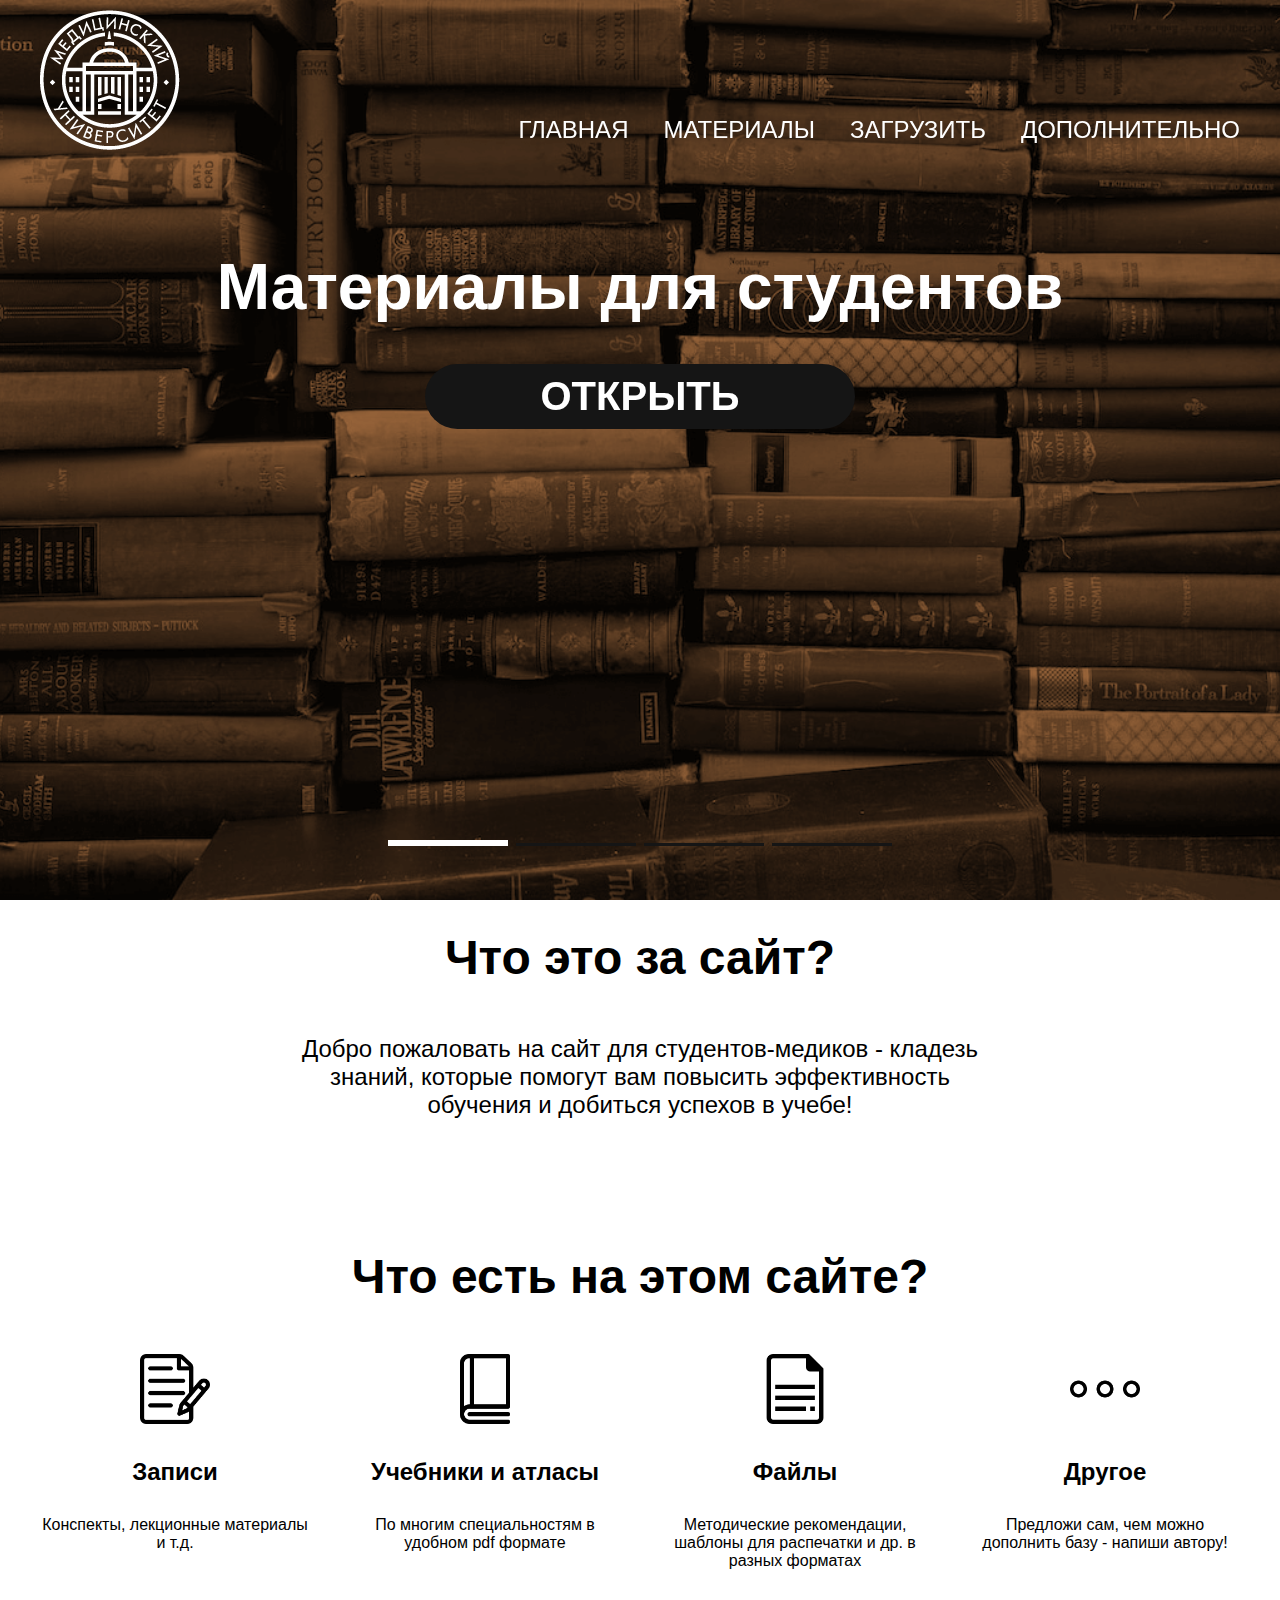
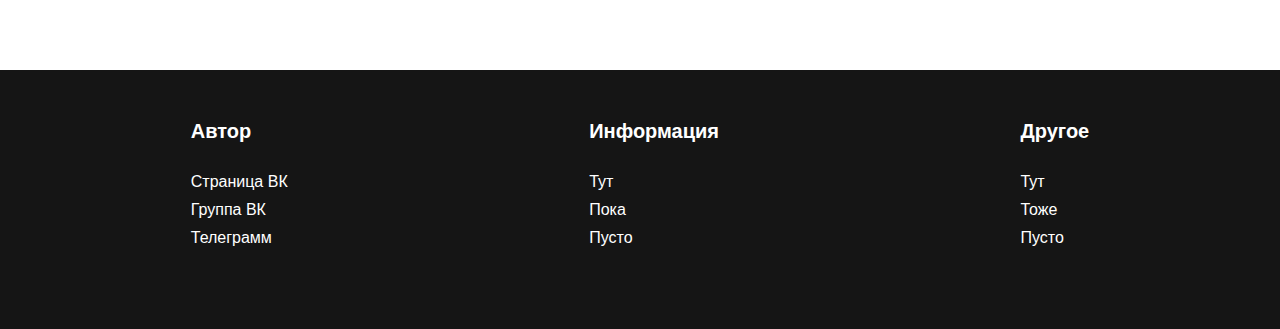
==== commit 85c81dfb: "description changes" ====
--- a/index.html
+++ b/index.html
@@ -1,180 +1,183 @@
 <!DOCTYPE html>
 <html lang="en">
-
-<head>
+  <head>
     <meta charset="UTF-8" />
     <meta name="viewport" content="width=device-width, initial-scale=1.0" />
+    <link rel="apple-touch-icon" sizes="180x180" href="/mednotes/files/apple-touch-icon.png" />
+    <link
+      rel="icon"
+      type="image/png"
+      sizes="32x32"
+      href="/mednotes/files/favicon/favicon-32x32.png"
+    />
+    <link rel="icon" type="image/png" sizes="16x16" href="/mednotes/files/favicon-16x16.png" />
+    <link rel="manifest" href="/site.webmanifest" />
     <link rel="stylesheet" href="https://cdn.jsdelivr.net/npm/swiper@10/swiper-bundle.min.css" />
     <link rel="stylesheet" href="css/style.css" />
     <title>MEDNOTES</title>
-</head>
+  </head>
 
-<body>
+  <body>
     <div class="wrapper">
-        <!-- HEADER -->
-        <header class="header header-main">
-            <div class="container">
-                <div class="header__inner">
-                    <!-- LOGO -->
-                    <a class="logo" href="index.html">
-                        <img src="images/logo.png" alt="" />
-                    </a>
-                    <!-- NAVBAR -->
-                    <nav class="menu">
-                        <button class="menu__btn">
-                            <span></span>
-                            <span></span>
-                            <span></span>
-                        </button>
-                        <ul class="menu__list">
-                            <li class="menu__list-item">
-                                <a href="index.html" class="menu__list-link">Главная</a>
-                            </li>
-                            <li class="menu__list-item">
-                                <a href="materials.html" class="menu__list-link">Материалы</a>
-                            </li>
-                            <li class="menu__list-item">
-                                <a href="upload.html" class="menu__list-link">Загрузить</a>
-                            </li>
-                            <li class="menu__list-item">
-                                <a href="other.html" class="menu__list-link">Дополнительно</a>
-                            </li>
-                        </ul>
-                    </nav>
-                </div>
+      <!-- HEADER -->
+      <header class="header header-main">
+        <div class="container">
+          <div class="header__inner">
+            <!-- LOGO -->
+            <a class="logo" href="index.html">
+              <img src="images/logo.png" alt="" />
+            </a>
+            <!-- NAVBAR -->
+            <nav class="menu">
+              <button class="menu__btn">
+                <span></span>
+                <span></span>
+                <span></span>
+              </button>
+              <ul class="menu__list">
+                <li class="menu__list-item">
+                  <a href="index.html" class="menu__list-link">Главная</a>
+                </li>
+                <li class="menu__list-item">
+                  <a href="materials.html" class="menu__list-link">Материалы</a>
+                </li>
+                <li class="menu__list-item">
+                  <a href="upload.html" class="menu__list-link">Загрузить</a>
+                </li>
+                <li class="menu__list-item">
+                  <a href="other.html" class="menu__list-link">Дополнительно</a>
+                </li>
+              </ul>
+            </nav>
+          </div>
+        </div>
+      </header>
+
+      <!-- MAIN -->
+      <main class="main">
+        <section class="top">
+          <div class="container">
+            <h1 class="title">Материалы для студентов</h1>
+            <a href="materials.html" class="top__link">Открыть</a>
+          </div>
+        </section>
+
+        <div class="slider">
+          <div class="swiper">
+            <div class="swiper-wrapper">
+              <!-- Slides -->
+              <div class="swiper-slide" style="background-image: url(images/slide1.jpg)"></div>
+              <div class="swiper-slide" style="background-image: url(images/slide2.jpg)"></div>
+              <div class="swiper-slide" style="background-image: url(images/slide3.jpg)"></div>
+              <div class="swiper-slide" style="background-image: url(images/slide4.jpg)"></div>
             </div>
-        </header>
+            <div class="swiper-pagination"></div>
+          </div>
+        </div>
 
-        <!-- MAIN -->
-        <main class="main">
-            <section class="top">
-                <div class="container">
-                    <h1 class="title">Материалы для студентов</h1>
-                    <a href="materials.html" class="top__link">Открыть</a>
-                </div>
-            </section>
-            <div class="slider">
-                <div class="swiper">
-                    <div class="swiper-wrapper">
-                        <!-- Slides -->
-                        <div class="swiper-slide" style="background-image: url(images/slide1.jpg);"></div>
-                        <div class="swiper-slide" style="background-image: url(images/slide2.jpg);"></div>
-                        <div class="swiper-slide" style="background-image: url(images/slide3.jpg);"></div>
-                        <div class="swiper-slide" style="background-image: url(images/slide4.jpg);"></div>
-                    </div>
-                    <div class="swiper-pagination"></div>
-                </div>
+        <section class="description">
+          <div class="container">
+            <h2 class="section-title">Что это за сайт?</h2>
+            <div class="description-item">
+              <p class="description-text">
+                Добро пожаловать на сайт для студентов-медиков - кладезь знаний, которые помогут вам
+                повысить эффективность обучения и добиться успехов в учебе!
+              </p>
             </div>
+          </div>
+        </section>
 
-            <section class="description">
-                <div class="container">
-                    <h2 class="section-title">Что это за сайт?</h2>
-                    <div class="description-item">
-                        <p class="description-text">Добро пожаловать на сайт для студентов-медиков - кладезь знаний, которые помогут вам повысить эффективность обучения и добиться успехов в учебе!</p>
-                    </div>
-                </div>
-            </section>
+        <section class="what-is">
+          <div class="container">
+            <h2 class="section-title">Что есть на этом сайте?</h2>
+            <ul class="what-is__list">
+              <li class="what-is__item">
+                <img class="what-is__item-img" src="images/what-is-1.png" alt="" />
+                <h3 class="what-is__item-title">Записи</h3>
+                <p class="what-is__item-text">Конспекты, лекционные материалы и т.д.</p>
+              </li>
+              <li class="what-is__item">
+                <img class="what-is__item-img" src="images/what-is-2.png" alt="" />
+                <h3 class="what-is__item-title">Учебники и атласы</h3>
+                <p class="what-is__item-text">По многим специальностям в удобном pdf формате</p>
+              </li>
+              <li class="what-is__item">
+                <img class="what-is__item-img" src="images/what-is-3.png" alt="" />
+                <h3 class="what-is__item-title">Файлы</h3>
+                <p class="what-is__item-text">
+                  Методические рекомендации, шаблоны для распечатки и др. в разных форматах
+                </p>
+              </li>
+              <li class="what-is__item">
+                <img class="what-is__item-img" src="images/what-is-4.png" alt="" />
+                <h3 class="what-is__item-title">Другое</h3>
+                <p class="what-is__item-text">
+                  Предложи сам, чем можно дополнить базу - напиши автору!
+                </p>
+              </li>
+            </ul>
+          </div>
+        </section>
+      </main>
 
-            <section class="what-is">
-                <div class="container">
-                    <h2 class="section-title">Что есть на этом сайте?
-                    </h2>
-                    <ul class="what-is__list">
-                        <li class="what-is__item">
-                            <img class="what-is__item-img" src="images/what-is-1.png" alt="">
-                            <h3 class="what-is__item-title">
-                                Записи
-                            </h3>
-                            <p class="what-is__item-text">
-                                Lorem ipsum dolor sit amet.
-                            </p>
-                        </li>
-                        <li class="what-is__item">
-                            <img class="what-is__item-img" src="images/what-is-2.png" alt="">
-                            <h3 class="what-is__item-title">
-                                Учебники
-                            </h3>
-                            <p class="what-is__item-text">
-                                Lorem ipsum dolor sit amet.
-                            </p>
-                        </li>
-                        <li class="what-is__item">
-                            <img class="what-is__item-img" src="images/what-is-3.png" alt="">
-                            <h3 class="what-is__item-title">
-                                Файлы
-                            </h3>
-                            <p class="what-is__item-text">
-                                Lorem ipsum dolor sit amet.
-                            </p>
-                        </li>
-                        <li class="what-is__item">
-                            <img class="what-is__item-img" src="images/what-is-4.png" alt="">
-                            <h3 class="what-is__item-title">
-                                Другое
-                            </h3>
-                            <p class="what-is__item-text">
-                                Lorem ipsum dolor sit amet.
-                            </p>
-                        </li>
-                    </ul>
-                </div>
-            </section>
-
-        </main>
-
-        <!-- FOOTER -->
-        <footer class="footer">
-            <div class="container">
-              <div class="footer__menu">
-                <ul class="footer__menu-list">
-                  <li class="footer__menu-item">
-                    <p class="footer__menu-title">Автор</p>
-                  </li>
-                  <li class="footer__menu-item">
-                    <a href="https://vk.com/biguzikuzi" class="footer__menu-link" target="_blank">Страница ВК</a>
-                  </li>
-                  <li class="footer__menu-item">
-                    <a href="https://vk.com/bigkuzi" class="footer__menu-link" target="_blank">Группа ВК</a>
-                  </li>
-                  <li class="footer__menu-item">
-                    <a href="https://t.me/BigKuzi" class="footer__menu-link" target="_blank">Телеграмм</a>
-                  </li>
-                </ul>
-                <ul class="footer__menu-list">
-                  <li class="footer__menu-item">
-                    <p class="footer__menu-title">Информация</p>
-                  </li>
-                  <li class="footer__menu-item">
-                    <a href="#" class="footer__menu-link">Тут</a>
-                  </li>
-                  <li class="footer__menu-item">
-                    <a href="#" class="footer__menu-link">Пока</a>
-                  </li>
-                  <li class="footer__menu-item">
-                    <a href="#" class="footer__menu-link">Пусто</a>
-                  </li>
-                </ul>
-                <ul class="footer__menu-list">
-                  <li class="footer__menu-item">
-                    <p class="footer__menu-title">Другое</p>
-                  </li>
-                  <li class="footer__menu-item">
-                    <a href="#" class="footer__menu-link">Тут</a>
-                  </li>
-                  <li class="footer__menu-item">
-                    <a href="#" class="footer__menu-link">Тоже</a>
-                  </li>
-                  <li class="footer__menu-item">
-                    <a href="#" class="footer__menu-link">Пусто</a>
-                  </li>
-                </ul>
-              </div>
-            </div>
-        </footer>
+      <!-- FOOTER -->
+      <footer class="footer">
+        <div class="container">
+          <div class="footer__menu">
+            <ul class="footer__menu-list">
+              <li class="footer__menu-item">
+                <p class="footer__menu-title">Автор</p>
+              </li>
+              <li class="footer__menu-item">
+                <a href="https://vk.com/biguzikuzi" class="footer__menu-link" target="_blank"
+                  >Страница ВК</a
+                >
+              </li>
+              <li class="footer__menu-item">
+                <a href="https://vk.com/bigkuzi" class="footer__menu-link" target="_blank"
+                  >Группа ВК</a
+                >
+              </li>
+              <li class="footer__menu-item">
+                <a href="https://t.me/BigKuzi" class="footer__menu-link" target="_blank"
+                  >Телеграмм</a
+                >
+              </li>
+            </ul>
+            <ul class="footer__menu-list">
+              <li class="footer__menu-item">
+                <p class="footer__menu-title">Информация</p>
+              </li>
+              <li class="footer__menu-item">
+                <a href="#" class="footer__menu-link">Тут</a>
+              </li>
+              <li class="footer__menu-item">
+                <a href="#" class="footer__menu-link">Пока</a>
+              </li>
+              <li class="footer__menu-item">
+                <a href="#" class="footer__menu-link">Пусто</a>
+              </li>
+            </ul>
+            <ul class="footer__menu-list">
+              <li class="footer__menu-item">
+                <p class="footer__menu-title">Другое</p>
+              </li>
+              <li class="footer__menu-item">
+                <a href="#" class="footer__menu-link">Тут</a>
+              </li>
+              <li class="footer__menu-item">
+                <a href="#" class="footer__menu-link">Тоже</a>
+              </li>
+              <li class="footer__menu-item">
+                <a href="#" class="footer__menu-link">Пусто</a>
+              </li>
+            </ul>
+          </div>
+        </div>
+      </footer>
     </div>
 
     <script src="https://cdn.jsdelivr.net/npm/swiper@10/swiper-bundle.min.js"></script>
     <script src="js/main.js"></script>
-</body>
-
-</html>+  </body>
+</html>
--- a/css/style.css
+++ b/css/style.css
@@ -306,7 +306,7 @@
     .footer__menu {
         display: grid;
         grid-template-columns: repeat(2, 1fr);
-        margin-bottom: 50px;
+        margin: 20px;
         gap: 40px;
     }
 }
@@ -345,8 +345,8 @@
 
     .footer__menu {
         grid-template-columns: repeat(1, 1fr);
-        margin-bottom: 20px;
-        gap: 10px;
+        margin: 20px;
+        gap: 30px;
     }
 
 }